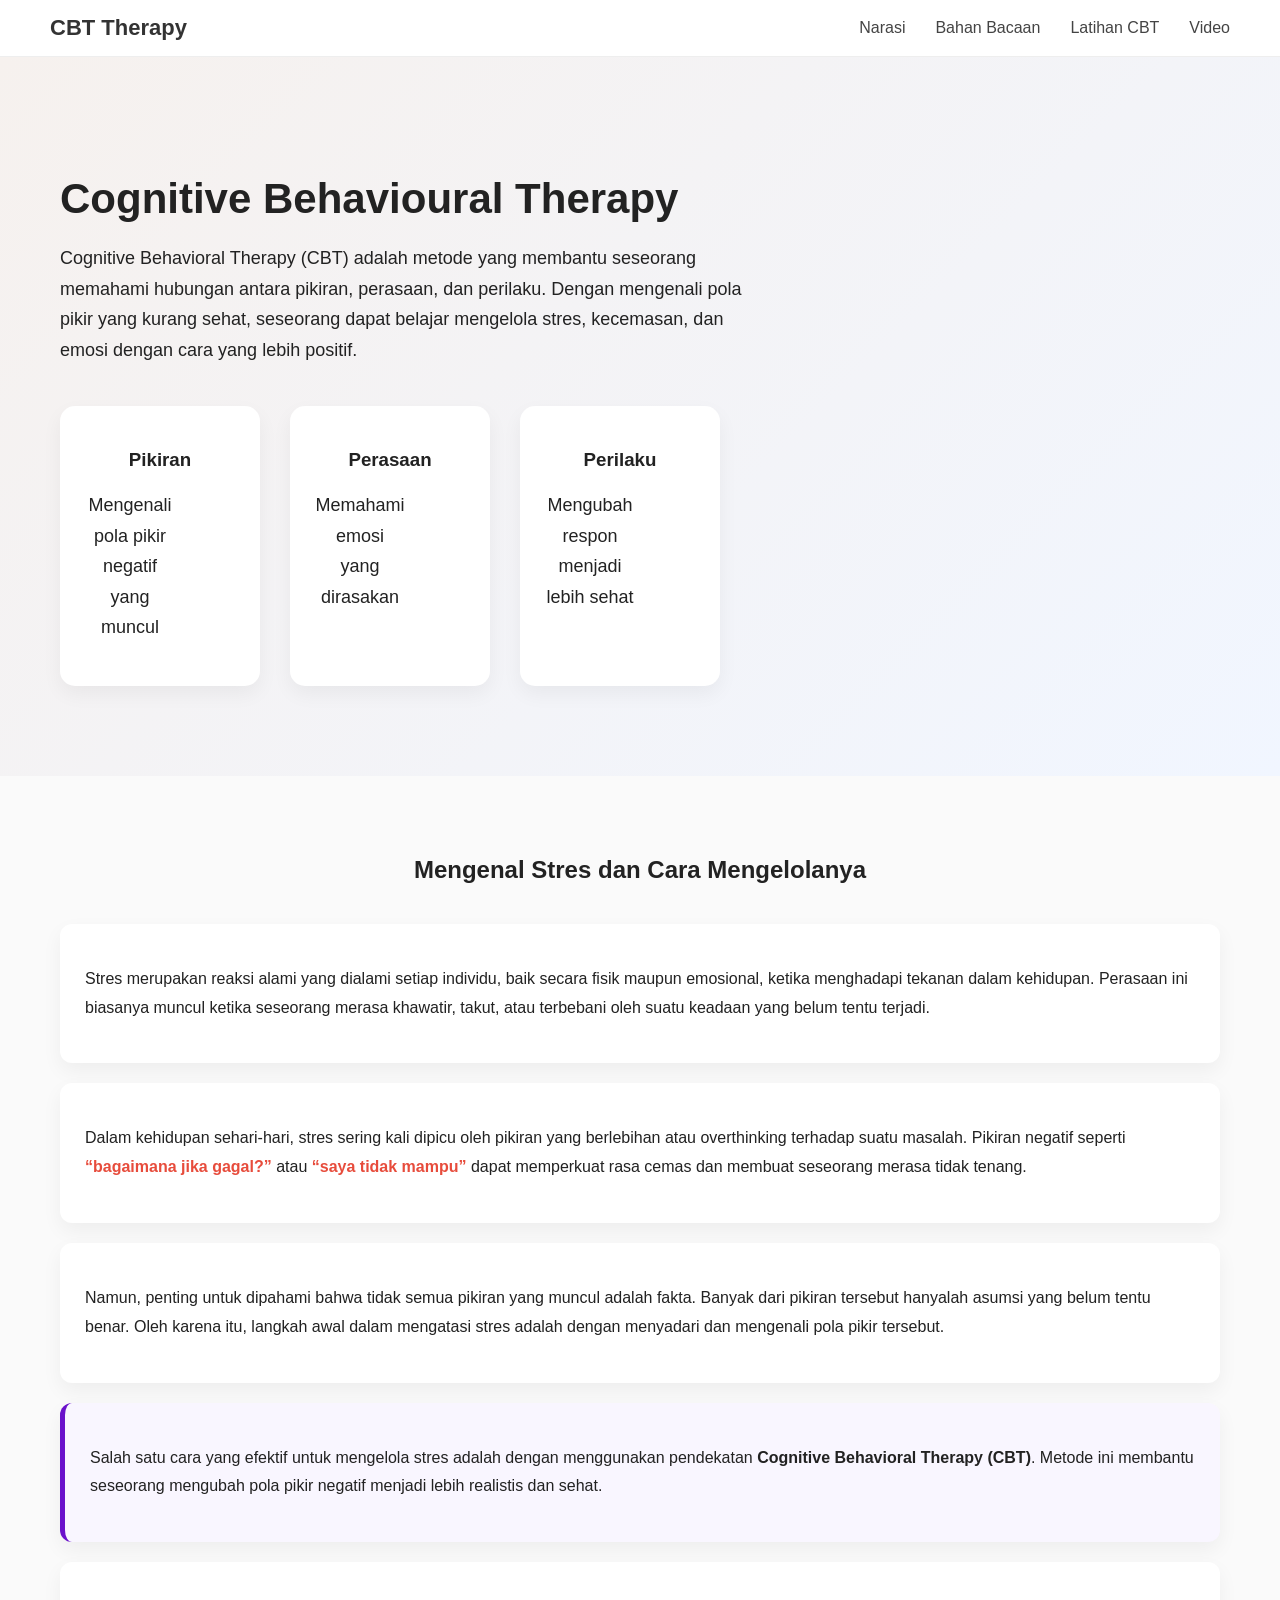
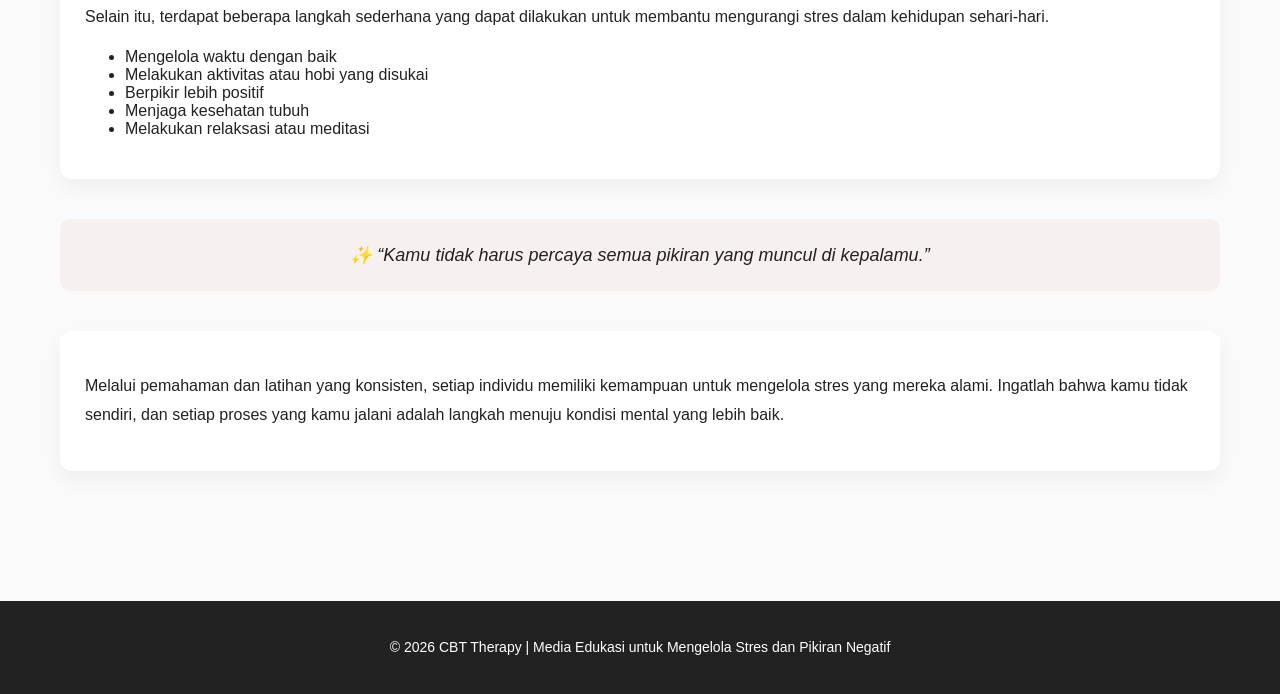
==== index.html @ 99c09981 "upload website CBT therapy" ====
<!DOCTYPE html>
<html lang="id">
<head>
    <title>CBT Therapy</title>
    <link rel="stylesheet" href="style.css">
</head>
<body>

<nav>
    <h2>CBT Therapy</h2>
    <ul>
        <li><a href="index.html">Narasi</a></li>
        <li><a href="bacaan.html">Bahan Bacaan</a></li>
        <li><a href="cbt.html">Latihan CBT</a></li>
        <li><a href="video.html">Video</a></li>
    </ul>
</nav>

<div class="hero">
    <h1>Cognitive Behavioural Therapy</h1>
    <p>
    Cognitive Behavioral Therapy (CBT) adalah metode yang membantu seseorang memahami hubungan 
    antara pikiran, perasaan, dan perilaku. Dengan mengenali pola pikir yang kurang sehat, 
    seseorang dapat belajar mengelola stres, kecemasan, dan emosi dengan cara yang lebih positif.
    </p>

    <div class="info">
        <div class="card">
            <h3>Pikiran</h3>
            <p>Mengenali pola pikir negatif yang muncul</p>
        </div>

        <div class="card">
            <h3>Perasaan</h3>
            <p>Memahami emosi yang dirasakan</p>
        </div>

        <div class="card">
            <h3>Perilaku</h3>
            <p>Mengubah respon menjadi lebih sehat</p>
        </div>
    </div>
</div>

<div class="container">

<h2 class="title">Mengenal Stres dan Cara Mengelolanya</h2>

<div class="card-text">
<p>
Stres merupakan reaksi alami yang dialami setiap individu, baik secara fisik maupun emosional, 
ketika menghadapi tekanan dalam kehidupan. Perasaan ini biasanya muncul ketika seseorang merasa 
khawatir, takut, atau terbebani oleh suatu keadaan yang belum tentu terjadi.
</p>
</div>

<div class="card-text">
<p>
Dalam kehidupan sehari-hari, stres sering kali dipicu oleh pikiran yang berlebihan atau 
overthinking terhadap suatu masalah. Pikiran negatif seperti <span class="highlight">“bagaimana jika gagal?”</span> 
atau <span class="highlight">“saya tidak mampu”</span> dapat memperkuat rasa cemas dan membuat seseorang merasa tidak tenang.
</p>
</div>

<div class="card-text">
<p>
Namun, penting untuk dipahami bahwa tidak semua pikiran yang muncul adalah fakta. Banyak dari 
pikiran tersebut hanyalah asumsi yang belum tentu benar. Oleh karena itu, langkah awal dalam 
mengatasi stres adalah dengan menyadari dan mengenali pola pikir tersebut.
</p>
</div>

<div class="card-text special">
<p>
Salah satu cara yang efektif untuk mengelola stres adalah dengan menggunakan pendekatan 
<b>Cognitive Behavioral Therapy (CBT)</b>. Metode ini membantu seseorang mengubah pola pikir negatif 
menjadi lebih realistis dan sehat.
</p>
</div>

<div class="card-text">
<p>
Selain itu, terdapat beberapa langkah sederhana yang dapat dilakukan untuk membantu mengurangi 
stres dalam kehidupan sehari-hari.
</p>

<ul>
<li>Mengelola waktu dengan baik</li>
<li>Melakukan aktivitas atau hobi yang disukai</li>
<li>Berpikir lebih positif</li>
<li>Menjaga kesehatan tubuh</li>
<li>Melakukan relaksasi atau meditasi</li>
</ul>
</div>

<div class="quote">
✨ “Kamu tidak harus percaya semua pikiran yang muncul di kepalamu.”
</div>

<div class="card-text">
<p>
Melalui pemahaman dan latihan yang konsisten, setiap individu memiliki kemampuan untuk 
mengelola stres yang mereka alami. Ingatlah bahwa kamu tidak sendiri, dan setiap proses yang 
kamu jalani adalah langkah menuju kondisi mental yang lebih baik.
</p>
</div>

</div>
<footer class="footer">
    <p>© 2026 CBT Therapy | Media Edukasi untuk Mengelola Stres dan Pikiran Negatif</p>
</footer>
</body>
</html>
---- style.css ----
body {
    font-family: 'Segoe UI', sans-serif;
    margin: 0;
    background: #fafafa;
    color: #222;
}

nav {
    background: white;
    border-bottom: 1px solid #eee;
    padding: 15px 50px;
    display: flex;
    justify-content: space-between;
    align-items: center;
    position: sticky;
    top: 0;
}

nav h2 {
    margin: 0;
    font-size: 22px;
    color: #333;
}

nav ul {
    list-style: none;
    display: flex;
    gap: 30px;
    margin: 0;
}

nav a {
    text-decoration: none;
    color: #444;
    font-weight: 500;
    transition: 0.3s;
}

nav a:hover {
    color: #6a11cb;
}

.hero {
    background: linear-gradient(135deg,#f6f1ee,#f1f6ff);
    padding: 90px 60px;
}

.hero.small{
    padding:60px;
    text-align:center;
}

.hero h1 {
    font-size: 42px;
    margin-bottom: 20px;
}

.hero p {
    font-size: 18px;
    width: 60%;
    line-height: 1.7;
}

.info {
    display: flex;
    gap: 30px;
    margin-top: 40px;
}

.card {
    background: white;
    padding: 25px;
    border-radius: 15px;
    box-shadow: 0 8px 20px rgba(0,0,0,0.05);
    text-align: center;
    width: 150px;
    transition: 0.3s;
}

.card:hover {
    transform: translateY(-8px);
}

.container {
    padding: 60px;
}

p {
    line-height: 1.8;
}

button {
    background: linear-gradient(135deg,#6a11cb,#2575fc);
    color: white;
    padding: 12px 30px;
    border: none;
    border-radius: 8px;
    cursor: pointer;
    font-size: 16px;
    transition: 0.3s;
}

button:hover {
    transform: scale(1.05);
}

textarea {
    width: 100%;
    height: 120px;
    padding: 12px;
    border-radius: 8px;
    border: 1px solid #ccc;
    font-family: inherit;
    font-size: 14px;
}


.title {
    text-align: center;
    margin-bottom: 40px;
}

.card-text {
    background: white;
    padding: 25px;
    margin-bottom: 20px;
    border-radius: 12px;
    box-shadow: 0 8px 20px rgba(0,0,0,0.05);
    transition: 0.3s;
}

.card-text:hover {
    transform: translateY(-5px);
}

.highlight {
    color: #e74c3c;
    font-weight: bold;
}

.special {
    border-left: 5px solid #6a11cb;
    background: #f9f6ff;
}


.quote {
    margin: 40px 0;
    padding: 25px;
    text-align: center;
    font-style: italic;
    background: #f6f1ee;
    border-radius: 10px;
    font-size: 18px;
}


.list-box {
    background: white;
    padding: 25px;
    border-radius: 12px;
    box-shadow: 0 8px 20px rgba(0,0,0,0.05);
}

.step-box {
    background: white;
    padding: 25px;
    margin-bottom: 25px;
    border-radius: 12px;
    box-shadow: 0 8px 20px rgba(0,0,0,0.05);
}

.result-box {
    margin-top: 40px;
    background: #f1f6ff;
    padding: 25px;
    border-radius: 12px;
}

.footer{
    background:#222;
    color:white;
    text-align:center;
    padding:20px;
    margin-top:50px;
    font-size:14px;
}
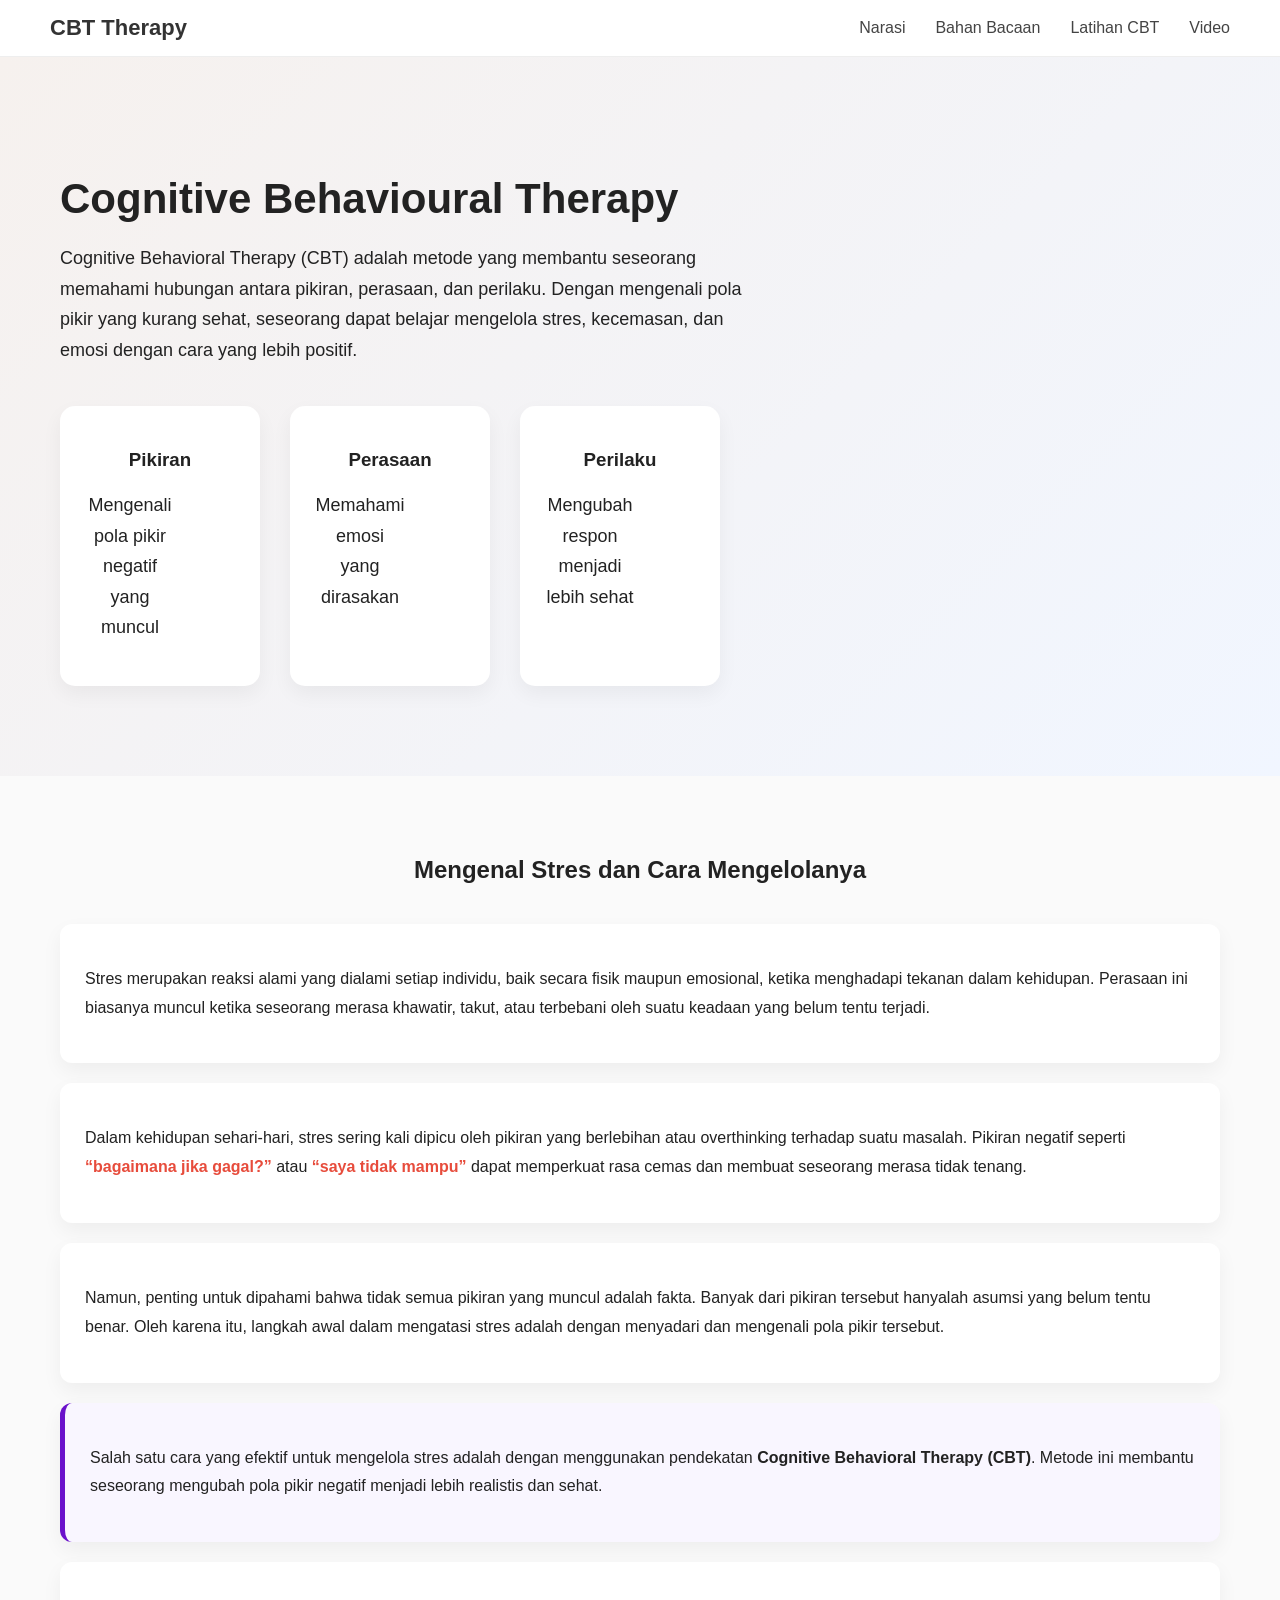
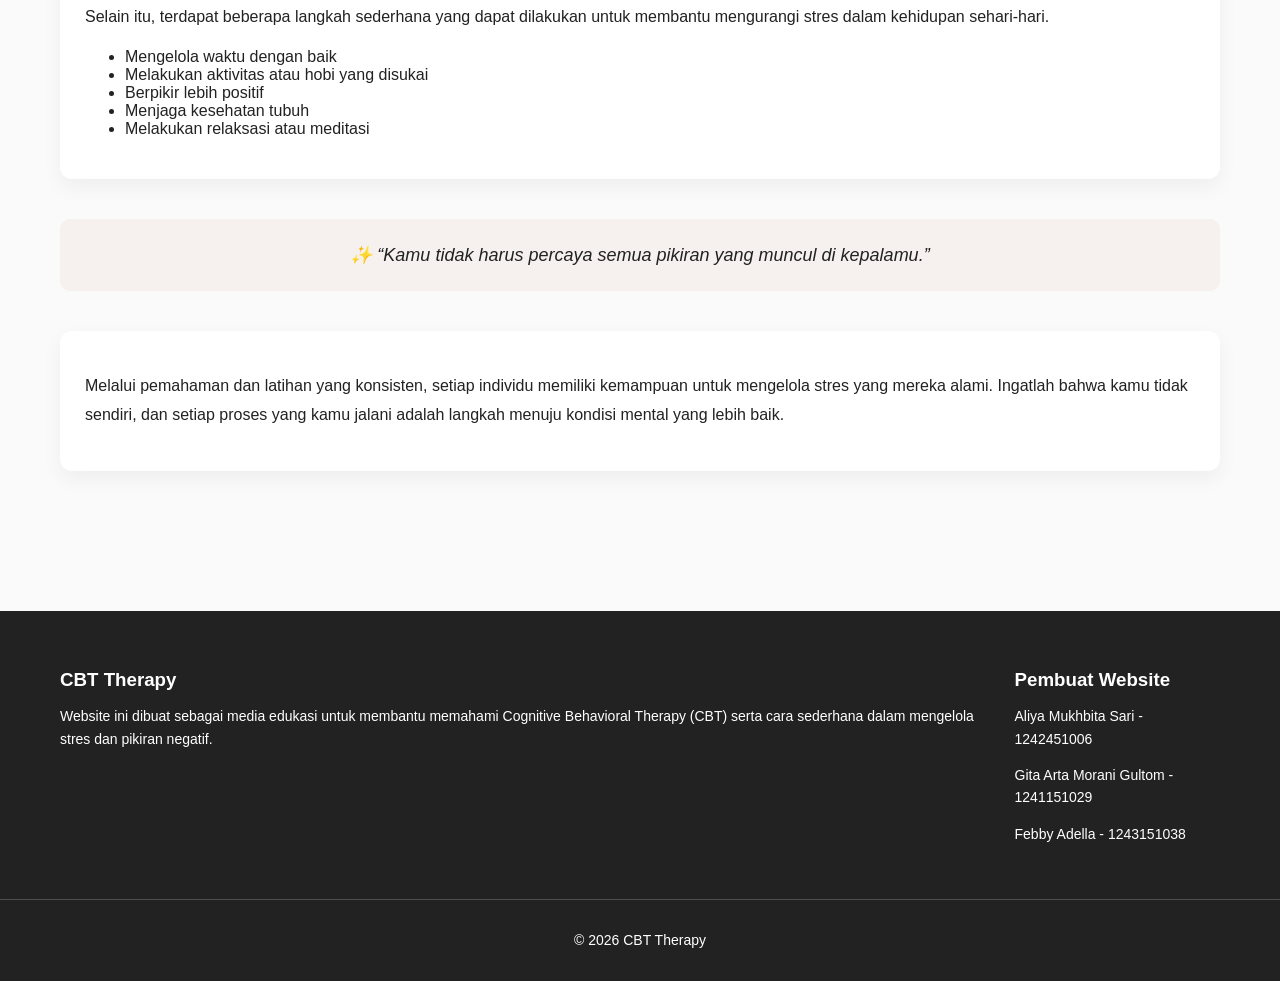
==== commit 589339cc: "update footer" ====
--- a/index.html
+++ b/index.html
@@ -107,7 +107,31 @@
 
 </div>
 <footer class="footer">
-    <p>© 2026 CBT Therapy | Media Edukasi untuk Mengelola Stres dan Pikiran Negatif</p>
+
+    <div class="footer-content">
+
+        <div class="footer-about">
+            <h3>CBT Therapy</h3>
+            <p>
+            Website ini dibuat sebagai media edukasi untuk membantu memahami 
+            Cognitive Behavioral Therapy (CBT) serta cara sederhana dalam 
+            mengelola stres dan pikiran negatif.
+            </p>
+        </div>
+
+        <div class="footer-team">
+            <h3>Pembuat Website</h3>
+            <p>Aliya Mukhbita Sari - 1242451006</p>
+            <p>Gita Arta Morani Gultom - 1241151029</p>
+            <p>Febby Adella - 1243151038</p>
+        </div>
+
+    </div>
+
+    <div class="footer-bottom">
+        <p>© 2026 CBT Therapy</p>
+    </div>
+
 </footer>
 </body>
 </html>
--- a/style.css
+++ b/style.css
@@ -180,8 +180,28 @@
 .footer{
     background:#222;
     color:white;
+    margin-top:60px;
+}
+
+.footer-content{
+    display:flex;
+    justify-content:space-between;
+    padding:40px 60px;
+    gap:40px;
+}
+
+.footer h3{
+    margin-bottom:10px;
+}
+
+.footer p{
+    font-size:14px;
+    line-height:1.6;
+}
+
+.footer-bottom{
     text-align:center;
-    padding:20px;
-    margin-top:50px;
-    font-size:14px;
-}+    padding:15px;
+    border-top:1px solid rgba(255,255,255,0.2);
+    font-size:13px;
+}   
